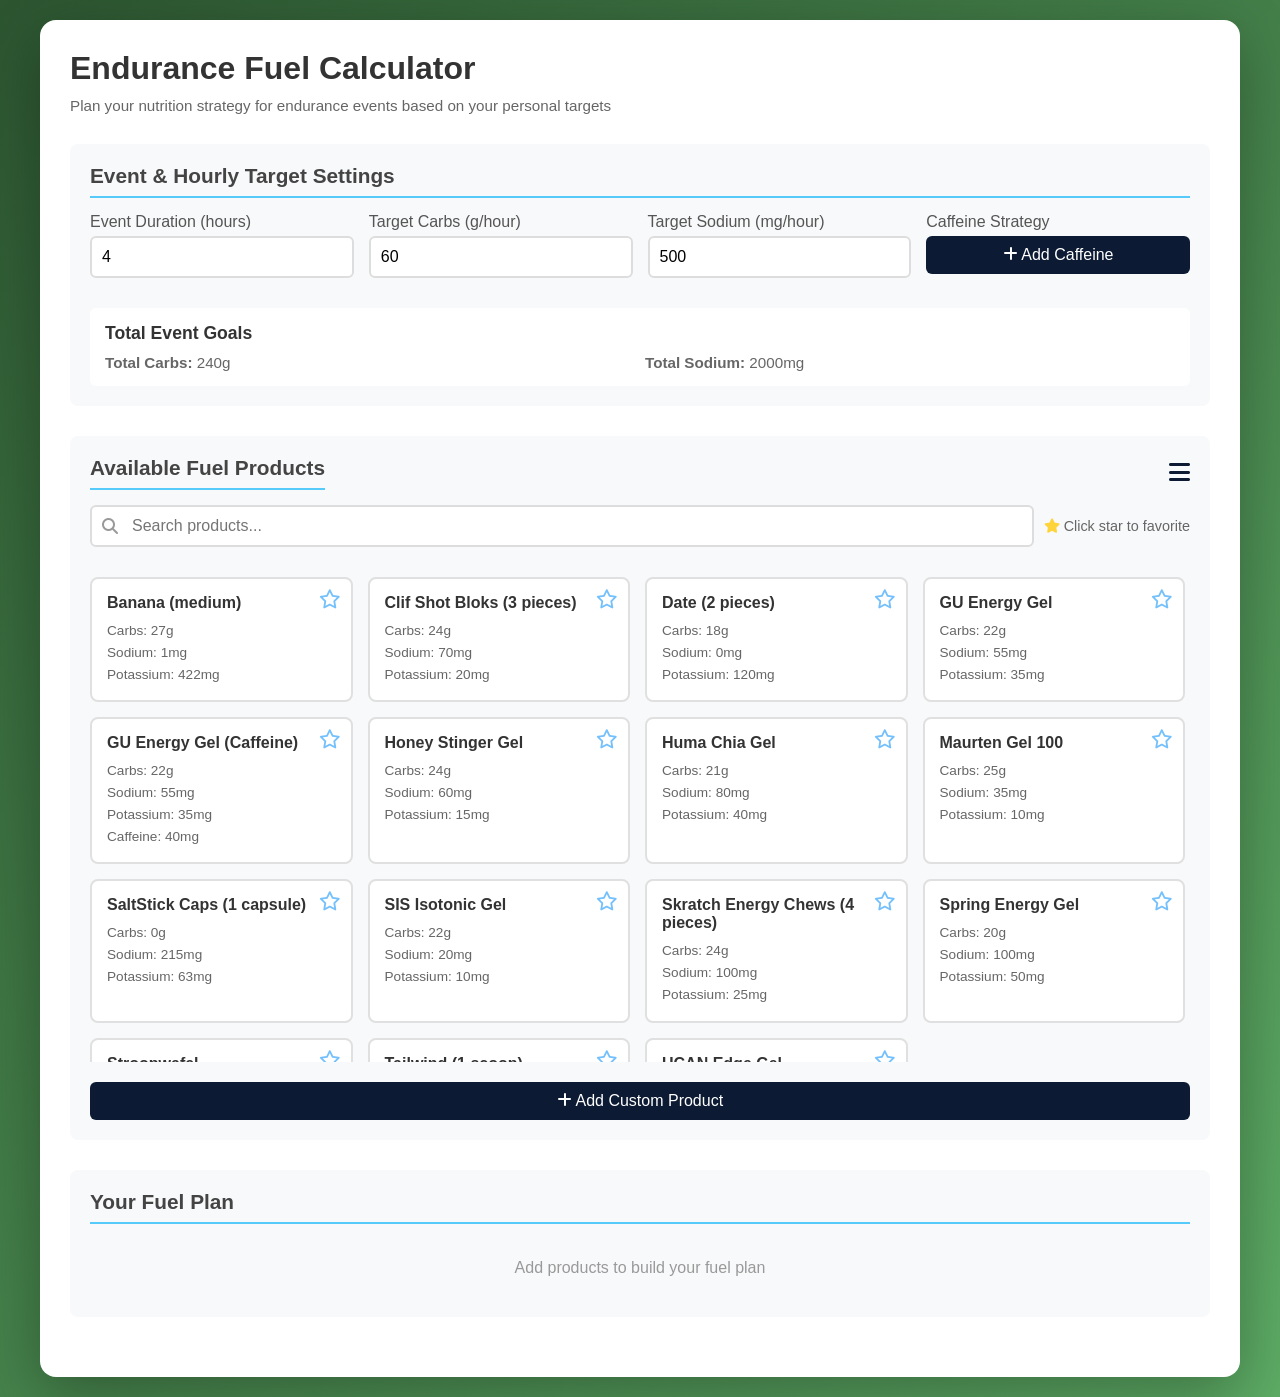
==== index.html @ 117be184 "Add files via upload" ====
<!DOCTYPE html>
<html lang="en">
<head>
    <meta charset="UTF-8">
    <meta name="viewport" content="width=device-width, initial-scale=1.0">
    <title>Running Fuel Calculator</title>
    <link rel="stylesheet" href="https://cdnjs.cloudflare.com/ajax/libs/font-awesome/6.5.1/css/all.min.css">
    <link rel="stylesheet" href="style.css">
</head>
<body>
    <div class="container">
        <h1>Endurance Fuel Calculator</h1>
        <p class="subtitle">Plan your nutrition strategy for endurance events based on your personal targets</p>

        <div class="section">
            <h2>Event & Hourly Target Settings</h2>
            <div style="display: grid; grid-template-columns: repeat(auto-fit, minmax(200px, 1fr)); gap: 15px;">
                <div class="input-group">
                    <label>Event Duration (hours)</label>
                    <input type="number" id="duration" value="4" min="0.5" step="0.5">
                </div>
                <div class="input-group">
                    <label>Target Carbs (g/hour)</label>
                    <input type="number" id="targetCarbs" value="60" min="0" step="5">
                </div>
                <div class="input-group">
                    <label>Target Sodium (mg/hour)</label>
                    <input type="number" id="targetSodium" value="500" min="0" step="50">
                </div>
                <div class="input-group">
                    <label>Caffeine Strategy</label>
                    <button onclick="toggleCaffeineStrategy()" id="caffeineToggleBtn" style="width: 100%; background: #0C1B33;">
                        <i class="fa-solid fa-plus"></i> Add Caffeine
                    </button>
                </div>
            </div>
            
            <div id="caffeineSettings" style="display: none; margin-top: 20px; padding: 20px; background: white; border-radius: 6px; border: 2px solid #28a745;">
                <div style="display: flex; justify-content: space-between; align-items: center; margin-bottom: 15px;">
                    <h3 style="margin: 0; color: #333; font-size: 1.1em;">Caffeine Strategy</h3>
                    <button onclick="toggleCaffeineStrategy()" class="btn-small btn-danger">Remove</button>
                </div>
                <div style="display: grid; grid-template-columns: repeat(auto-fit, minmax(200px, 1fr)); gap: 15px; margin-bottom: 15px;">
                    <div class="input-group">
                        <label>Caffeine Interval (hours)</label>
                        <input type="number" id="caffeineInterval" value="2" min="0.5" step="0.5" placeholder="e.g., 2">
                        <small style="color: #666;">How often you want caffeine</small>
                    </div>
                    <div class="input-group">
                        <label>Caffeine per Dose (mg)</label>
                        <input type="number" id="caffeinePerDose" value="100" min="0" step="25">
                        <small style="color: #666;">Target caffeine amount each time</small>
                    </div>
                </div>
                <div id="caffeineCalc" style="padding: 15px; background: #f8f9fa; border-radius: 6px; font-size: 0.95em; color: #666;">
                    <strong>Caffeine Plan:</strong> <span id="caffeinePlanText">2 doses of 100mg throughout your event</span>
                </div>
            </div>

            <div style="margin-top: 15px; padding: 15px; background: white; border-radius: 6px;">
                <h3 style="margin-bottom: 10px; color: #333; font-size: 1.1em;">Total Event Goals</h3>
                <div style="display: grid; grid-template-columns: repeat(auto-fit, minmax(150px, 1fr)); gap: 10px; font-size: 0.95em; color: #666;">
                    <div><strong>Total Carbs:</strong> <span id="goalCarbs">240g</span></div>
                    <div><strong>Total Sodium:</strong> <span id="goalSodium">2000mg</span></div>
                </div>
            </div>
        </div>

        <div class="section">
            <div style="display: flex; justify-content: space-between; align-items: center; margin-bottom: 15px; cursor: pointer;" onclick="toggleProductsSection()">
                <h2 style="margin: 0;">Available Fuel Products</h2>
                <span id="productsSectionToggle" style="font-size: 1.5em; color: #0C1B33;"><i class="fa-solid fa-bars"></i></span>
            </div>
            
            <div id="productsSection">
                <div style="display: flex; gap: 10px; margin-bottom: 15px; align-items: center;">
                    <div style="flex: 1; position: relative;">
                        <i class="fa-solid fa-magnifying-glass" style="position: absolute; left: 12px; top: 50%; transform: translateY(-50%); color: #999;"></i>
                        <input type="text" id="productSearch" placeholder="Search products..." style="width: 100%; padding-left: 40px;">
                    </div>
                    <div style="color: #666; font-size: 0.9em;">
                        <i class="fa-solid fa-star" style="color: #FFD43B;"></i> Click star to favorite
                    </div>
                </div>
                
                <div style="max-height: 500px; overflow-y: auto; padding-right: 5px;">
                    <div class="product-grid" id="productGrid"></div>
                </div>
                
                <div style="margin-top: 20px;">
                    <button onclick="toggleCustomProduct()" id="customProductToggleBtn" style="width: 100%; background: #0C1B33;">
                        <i class="fa-solid fa-plus"></i> Add Custom Product
                    </button>
                </div>

                <div id="customProductForm" style="display: none; margin-top: 15px; padding: 20px; background: white; border-radius: 6px; border: 2px solid #0C1B33;">
                    <div style="display: flex; justify-content: space-between; align-items: center; margin-bottom: 15px;">
                        <h3 style="margin: 0; color: #333; font-size: 1.1em;"><i class="fa-solid fa-plus"></i> Add Custom Product</h3>
                        <button onclick="toggleCustomProduct()" class="btn-small btn-danger">Cancel</button>
                    </div>
                    <div class="custom-form">
                        <input type="text" id="customName" placeholder="Product name">
                        <input type="number" id="customCarbs" placeholder="Carbs (g)" min="0">
                        <input type="number" id="customSodium" placeholder="Sodium (mg)" min="0">
                        <input type="number" id="customPotassium" placeholder="Potassium (mg)" min="0">
                        <input type="number" id="customCaffeine" placeholder="Caffeine (mg)" min="0">
                        <button onclick="addCustomProduct()" class="btn-small">Add Product</button>
                    </div>
                </div>
            </div>
        </div>

        <div class="section">
            <h2>Your Fuel Plan</h2>
            <div id="fuelPlan">
                <p style="color: #999; text-align: center; padding: 20px;">Add products to build your fuel plan</p>
            </div>
        </div>

        <div class="summary" id="summary" style="display: none;">
            <h3>Nutrition Summary</h3>
            
            <div style="margin-bottom: 20px;">
                <h4 style="margin-bottom: 10px; font-size: 1em; opacity: 0.9;">Per Hour</h4>
                <div class="summary-grid">
                    <div class="summary-item">
                        <div class="summary-label">Carbohydrates</div>
                        <div class="summary-value" id="totalCarbs">0g</div>
                        <div class="summary-target" id="carbsTarget"></div>
                    </div>
                    <div class="summary-item">
                        <div class="summary-label">Sodium</div>
                        <div class="summary-value" id="totalSodium">0mg</div>
                        <div class="summary-target" id="sodiumTarget"></div>
                    </div>
                    <div class="summary-item">
                        <div class="summary-label">Potassium</div>
                        <div class="summary-value" id="totalPotassium">0mg</div>
                        <div class="summary-target"></div>
                    </div>
                </div>
            </div>

            <div style="border-top: 1px solid rgba(255,255,255,0.3); padding-top: 15px;">
                <h4 style="margin-bottom: 10px; font-size: 1em; opacity: 0.9;">Total Event</h4>
                <div class="summary-grid">
                    <div class="summary-item">
                        <div class="summary-label">Total Carbs</div>
                        <div class="summary-value" id="totalEventCarbs">0g</div>
                        <div class="summary-target" id="eventCarbsTarget"></div>
                    </div>
                    <div class="summary-item">
                        <div class="summary-label">Total Sodium</div>
                        <div class="summary-value" id="totalEventSodium">0mg</div>
                        <div class="summary-target" id="eventSodiumTarget"></div>
                    </div>
                    <div class="summary-item">
                        <div class="summary-label">Total Potassium</div>
                        <div class="summary-value" id="totalEventPotassium">0mg</div>
                    </div>
                    <div class="summary-item" id="caffeineSection" style="display: none;">
                        <div class="summary-label">Caffeine</div>
                        <div class="summary-value" id="totalCaffeine">0mg</div>
                        <div class="summary-target" id="caffeineTarget"></div>
                    </div>
                </div>
            </div>
        </div>
    </div>

    <script src="script.js"></script>
</body>
</html>
---- style.css ----
* {
    margin: 0;
    padding: 0;
    box-sizing: border-box;
}

body {
    font-family: Roboto, Oxygen, Ubuntu, Cantarell, sans-serif;
    background: linear-gradient(135deg, #2C5530 0%, #5DAC65 100%);
    min-height: 100vh;
    padding: 20px;
}

.container {
    max-width: 1200px;
    margin: 0 auto;
    background: white;
    border-radius: 16px;
    padding: 30px;
    box-shadow: 0 20px 60px rgba(0,0,0,0.3);
}

h1 {
    color: #333;
    margin-bottom: 10px;
    font-size: 2em;
}

.subtitle {
    color: #666;
    margin-bottom: 30px;
    font-size: 0.95em;
}

.section {
    margin-bottom: 30px;
    padding: 20px;
    background: #f8f9fa;
    border-radius: 8px;
}

.section h2 {
    color: #444;
    margin-bottom: 15px;
    font-size: 1.3em;
    border-bottom: 2px solid #56CBF9;
    padding-bottom: 8px;
}

.input-group {
    margin-bottom: 15px;
}

label {
    display: block;
    margin-bottom: 5px;
    color: #555;
    font-weight: 500;
}

input[type="number"],
input[type="text"],
select {
    width: 100%;
    padding: 10px;
    border: 2px solid #ddd;
    border-radius: 6px;
    font-size: 1em;
    transition: border-color 0.3s;
}

input[type="number"]:focus,
input[type="text"]:focus,
select:focus {
    outline: none;
    border-color: #0081A7;
}

.product-grid {
    display: grid;
    grid-template-columns: repeat(auto-fill, minmax(250px, 1fr));
    gap: 15px;
    margin-top: 15px;
}

/* Custom scrollbar styling */
div[style*="overflow-y: auto"]::-webkit-scrollbar {
    width: 8px;
}

div[style*="overflow-y: auto"]::-webkit-scrollbar-track {
    background: #f1f1f1;
    border-radius: 4px;
}

div[style*="overflow-y: auto"]::-webkit-scrollbar-thumb {
    background: #888;
    border-radius: 4px;
}

div[style*="overflow-y: auto"]::-webkit-scrollbar-thumb:hover {
    background: #555;
}

.product-card {
    background: white;
    padding: 15px;
    border-radius: 8px;
    border: 2px solid #e0e0e0;
    cursor: pointer;
    transition: all 0.3s;
    position: relative;
}

.product-card:hover {
    border-color: #0081A7;
    transform: translateY(-2px);
    box-shadow: 0 4px 12px rgba(102, 126, 234, 0.2);
}

.product-card.selected {
    border-color: #0081A7;
    background: #d4edda;
}

.product-card.favorited {
    border-color: #ffc107;
}

.favorite-star {
    position: absolute;
    top: 10px;
    right: 10px;
    font-size: 1.2em;
    cursor: pointer;
    z-index: 10;
    user-select: none;
}

.favorite-star:hover {
    transform: scale(1.2);
}

.product-name {
    font-weight: 600;
    color: #333;
    margin-bottom: 8px;
}

.product-stats {
    font-size: 0.85em;
    color: #666;
    line-height: 1.6;
}

.fuel-plan {
    margin-top: 20px;
}

.fuel-item {
    background: white;
    padding: 15px;
    margin-bottom: 10px;
    border-radius: 6px;
    border-left: 4px solid #0081A7;
    display: flex;
    justify-content: space-between;
    align-items: center;
}

.fuel-item-info {
    flex: 1;
}

.fuel-item-name {
    font-weight: 600;
    color: #333;
    margin-bottom: 5px;
}

.fuel-item-stats {
    font-size: 0.85em;
    color: #666;
}

.fuel-item-controls {
    display: flex;
    gap: 10px;
    align-items: center;
}

.qty-input {
    width: 60px;
    text-align: center;
}

button {
    background: #0081A7;
    color: white;
    border: none;
    padding: 10px 20px;
    border-radius: 6px;
    cursor: pointer;
    font-size: 1em;
    transition: background 0.3s;
}

button:hover {
    background: #5568d3;
}

.btn-small {
    padding: 5px 10px;
    font-size: 0.85em;
}

.btn-danger {
    background: #EE4266;
}

.btn-danger:hover {
    background: #E01541;
}

.summary {
    background: linear-gradient(135deg, #0081A7 0%, #764ba2 100%);
    color: white;
    padding: 20px;
    border-radius: 8px;
    margin-top: 20px;
}

.summary h3 {
    margin-bottom: 15px;
    font-size: 1.2em;
}

.summary-grid {
    display: grid;
    grid-template-columns: repeat(auto-fit, minmax(200px, 1fr));
    gap: 15px;
}

.summary-item {
    background: rgba(255,255,255,0.2);
    padding: 15px;
    border-radius: 6px;
    transition: all 0.3s;
}

.summary-item.target-met {
    background: rgba(40, 167, 69, 0.3);
    border: 2px solid rgba(40, 167, 69, 0.5);
}

.summary-item.target-low {
    background: rgba(255, 193, 7, 0.3);
    border: 2px solid rgba(255, 193, 7, 0.5);
}

.summary-item.target-very-low {
    background: rgba(220, 53, 69, 0.3);
    border: 2px solid rgba(220, 53, 69, 0.5);
}

.summary-label {
    font-size: 0.85em;
    opacity: 0.9;
    margin-bottom: 5px;
}

.summary-value {
    font-size: 1.5em;
    font-weight: 600;
}

.summary-target {
    font-size: 0.8em;
    opacity: 0.8;
    margin-top: 3px;
}

.add-custom {
    margin-top: 15px;
    padding: 15px;
    background: white;
    border-radius: 6px;
    border: 2px dashed #ddd;
}

.custom-form {
    display: grid;
    grid-template-columns: repeat(auto-fit, minmax(150px, 1fr));
    gap: 10px;
    margin-top: 10px;
}

.warning {
    background: #fff3cd;
    border-left: 4px solid #ffc107;
    padding: 10px;
    margin-top: 10px;
    border-radius: 4px;
    color: #856404;
    font-size: 0.9em;
}

.success {
    background: #d4edda;
    border-left: 4px solid #28a745;
    padding: 10px;
    margin-top: 10px;
    border-radius: 4px;
    color: #155724;
    font-size: 0.9em;
}
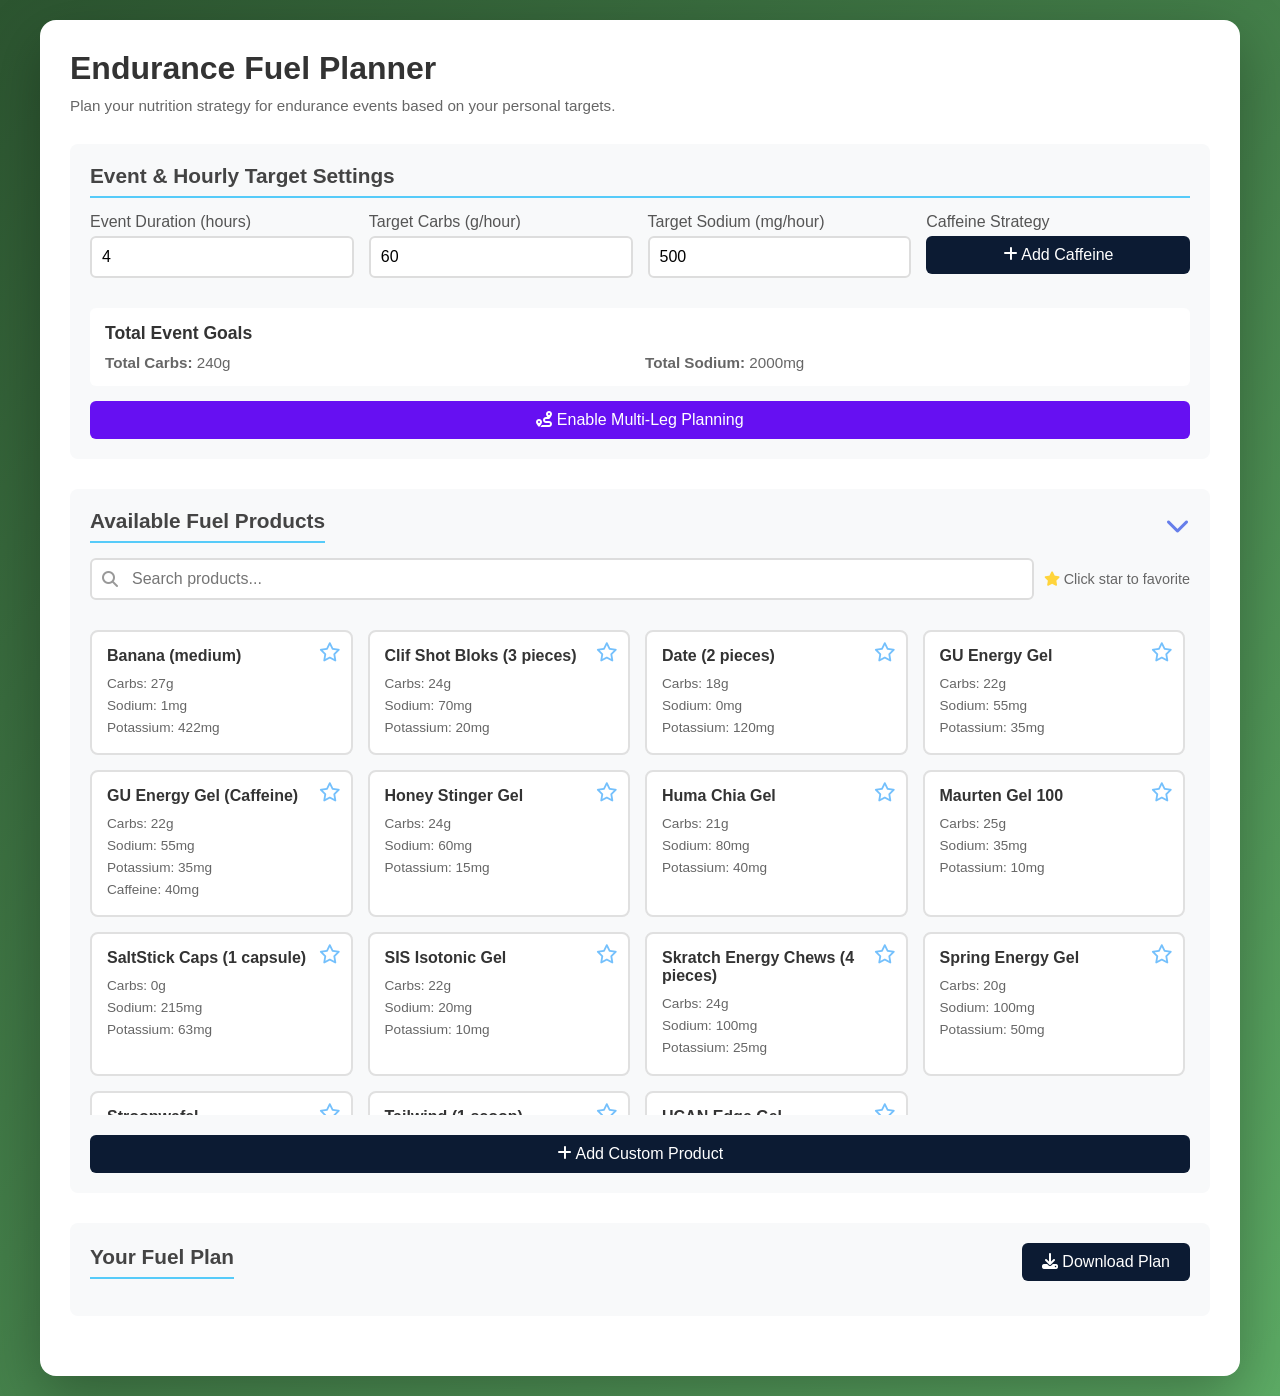
==== commit f843c6a2: "Update index.html Addition of multi leg planning" ====
--- a/index.html
+++ b/index.html
@@ -3,14 +3,14 @@
 <head>
     <meta charset="UTF-8">
     <meta name="viewport" content="width=device-width, initial-scale=1.0">
-    <title>Running Fuel Calculator</title>
+    <title>Endurance Fuel Planner</title>
     <link rel="stylesheet" href="https://cdnjs.cloudflare.com/ajax/libs/font-awesome/6.5.1/css/all.min.css">
     <link rel="stylesheet" href="style.css">
 </head>
 <body>
     <div class="container">
-        <h1>Endurance Fuel Calculator</h1>
-        <p class="subtitle">Plan your nutrition strategy for endurance events based on your personal targets</p>
+        <h1>Endurance Fuel Planner</h1>
+        <p class="subtitle">Plan your nutrition strategy for endurance events based on your personal targets.</p>
 
         <div class="section">
             <h2>Event & Hourly Target Settings</h2>
@@ -35,7 +35,7 @@
                 </div>
             </div>
             
-            <div id="caffeineSettings" style="display: none; margin-top: 20px; padding: 20px; background: white; border-radius: 6px; border: 2px solid #28a745;">
+            <div id="caffeineSettings" style="display: none; margin-top: 20px; padding: 20px; background: white; border-radius: 6px; border: 2px solid #0C1B33;">
                 <div style="display: flex; justify-content: space-between; align-items: center; margin-bottom: 15px;">
                     <h3 style="margin: 0; color: #333; font-size: 1.1em;">Caffeine Strategy</h3>
                     <button onclick="toggleCaffeineStrategy()" class="btn-small btn-danger">Remove</button>
@@ -55,7 +55,7 @@
                 <div id="caffeineCalc" style="padding: 15px; background: #f8f9fa; border-radius: 6px; font-size: 0.95em; color: #666;">
                     <strong>Caffeine Plan:</strong> <span id="caffeinePlanText">2 doses of 100mg throughout your event</span>
                 </div>
-            </div>
+            </div> 
 
             <div style="margin-top: 15px; padding: 15px; background: white; border-radius: 6px;">
                 <h3 style="margin-bottom: 10px; color: #333; font-size: 1.1em;">Total Event Goals</h3>
@@ -64,12 +64,32 @@
                     <div><strong>Total Sodium:</strong> <span id="goalSodium">2000mg</span></div>
                 </div>
             </div>
+
+            <div style="margin-top: 15px;">
+                <button onclick="toggleMultiLegPlanning()" id="multiLegToggleBtn" style="width: 100%; background: #6610f2;">
+                    <i class="fa-solid fa-route"></i> Enable Multi-Leg Planning
+                </button>
+            </div>
+
+            <div id="multiLegSettings" style="display: none; margin-top: 20px; padding: 20px; background: white; border-radius: 6px; border: 2px solid #6610f2;">
+                <div style="display: flex; justify-content: space-between; align-items: center; margin-bottom: 15px;">
+                    <h3 style="margin: 0; color: #333; font-size: 1.1em;"><i class="fa-solid fa-route"></i> Leg Configuration</h3>
+                    <button onclick="toggleMultiLegPlanning()" class="btn-small btn-danger">Disable</button>
+                </div>
+                <p style="color: #666; font-size: 0.9em; margin-bottom: 15px;">Set up your event legs here, then drag fuel between them in the fuel plan section below.</p>
+                <div id="legsConfigContainer"></div>
+                <button onclick="addLeg()" style="width: 100%; margin-top: 10px; background: #6610f2;">
+                    <i class="fa-solid fa-plus"></i> Add Leg
+                </button>
+            </div>
+
+
         </div>
 
         <div class="section">
             <div style="display: flex; justify-content: space-between; align-items: center; margin-bottom: 15px; cursor: pointer;" onclick="toggleProductsSection()">
                 <h2 style="margin: 0;">Available Fuel Products</h2>
-                <span id="productsSectionToggle" style="font-size: 1.5em; color: #0C1B33;"><i class="fa-solid fa-bars"></i></span>
+                <span id="productsSectionToggle" style="font-size: 1.5em; color: #667eea;"><i class="fa-solid fa-chevron-down"></i></span>
             </div>
             
             <div id="productsSection">
@@ -111,10 +131,13 @@
         </div>
 
         <div class="section">
-            <h2>Your Fuel Plan</h2>
-            <div id="fuelPlan">
-                <p style="color: #999; text-align: center; padding: 20px;">Add products to build your fuel plan</p>
+            <div style="display: flex; justify-content: space-between; align-items: center; margin-bottom: 15px;">
+                <h2 style="margin: 0;">Your Fuel Plan</h2>
+                <button onclick="downloadFuelPlan()" style="background: #0C1B33;">
+                    <i class="fa-solid fa-download"></i> Download Plan
+                </button>
             </div>
+            <div id="fuelPlanContainer"></div>
         </div>
 
         <div class="summary" id="summary" style="display: none;">
@@ -170,4 +193,4 @@
 
     <script src="script.js"></script>
 </body>
-</html>+</html>
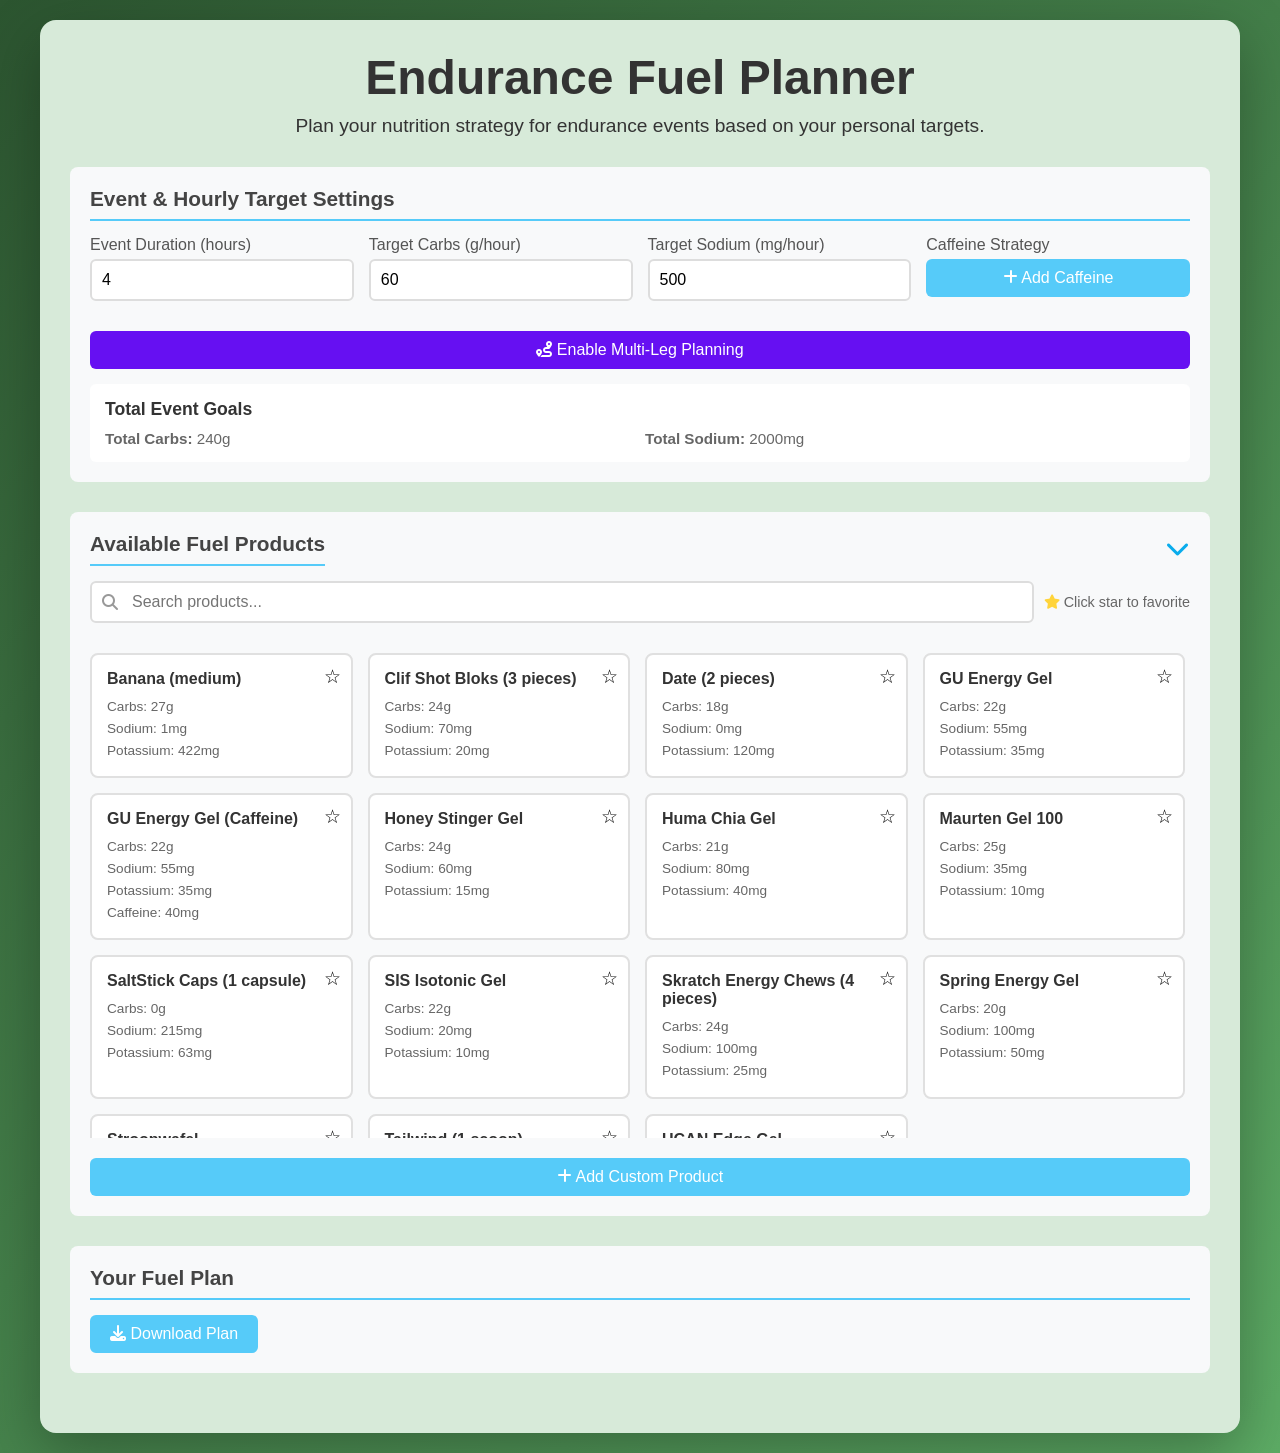
==== commit 51436232: "Update index.html" ====
--- a/index.html
+++ b/index.html
@@ -3,7 +3,7 @@
 <head>
     <meta charset="UTF-8">
     <meta name="viewport" content="width=device-width, initial-scale=1.0">
-    <title>Endurance Fuel Planner</title>
+    <title>Running Fuel Calculator</title>
     <link rel="stylesheet" href="https://cdnjs.cloudflare.com/ajax/libs/font-awesome/6.5.1/css/all.min.css">
     <link rel="stylesheet" href="style.css">
 </head>
@@ -29,7 +29,7 @@
                 </div>
                 <div class="input-group">
                     <label>Caffeine Strategy</label>
-                    <button onclick="toggleCaffeineStrategy()" id="caffeineToggleBtn" style="width: 100%; background: #0C1B33;">
+                    <button onclick="toggleCaffeineStrategy()" id="caffeineToggleBtn" class="primaryButton" style="width: 100%;">
                         <i class="fa-solid fa-plus"></i> Add Caffeine
                     </button>
                 </div>
@@ -55,14 +55,6 @@
                 <div id="caffeineCalc" style="padding: 15px; background: #f8f9fa; border-radius: 6px; font-size: 0.95em; color: #666;">
                     <strong>Caffeine Plan:</strong> <span id="caffeinePlanText">2 doses of 100mg throughout your event</span>
                 </div>
-            </div> 
-
-            <div style="margin-top: 15px; padding: 15px; background: white; border-radius: 6px;">
-                <h3 style="margin-bottom: 10px; color: #333; font-size: 1.1em;">Total Event Goals</h3>
-                <div style="display: grid; grid-template-columns: repeat(auto-fit, minmax(150px, 1fr)); gap: 10px; font-size: 0.95em; color: #666;">
-                    <div><strong>Total Carbs:</strong> <span id="goalCarbs">240g</span></div>
-                    <div><strong>Total Sodium:</strong> <span id="goalSodium">2000mg</span></div>
-                </div>
             </div>
 
             <div style="margin-top: 15px;">
@@ -83,13 +75,19 @@
                 </button>
             </div>
 
-
+            <div style="margin-top: 15px; padding: 15px; background: white; border-radius: 6px;">
+                <h3 style="margin-bottom: 10px; color: #333; font-size: 1.1em;">Total Event Goals</h3>
+                <div style="display: grid; grid-template-columns: repeat(auto-fit, minmax(150px, 1fr)); gap: 10px; font-size: 0.95em; color: #666;">
+                    <div><strong>Total Carbs:</strong> <span id="goalCarbs">240g</span></div>
+                    <div><strong>Total Sodium:</strong> <span id="goalSodium">2000mg</span></div>
+                </div>
+            </div>
         </div>
 
         <div class="section">
             <div style="display: flex; justify-content: space-between; align-items: center; margin-bottom: 15px; cursor: pointer;" onclick="toggleProductsSection()">
                 <h2 style="margin: 0;">Available Fuel Products</h2>
-                <span id="productsSectionToggle" style="font-size: 1.5em; color: #667eea;"><i class="fa-solid fa-chevron-down"></i></span>
+                <span id="productsSectionToggle" style="font-size: 1.5em; color: #09ACEC;"><i class="fa-solid fa-chevron-down"></i></span>
             </div>
             
             <div id="productsSection">
@@ -108,14 +106,14 @@
                 </div>
                 
                 <div style="margin-top: 20px;">
-                    <button onclick="toggleCustomProduct()" id="customProductToggleBtn" style="width: 100%; background: #0C1B33;">
+                    <button onclick="toggleCustomProduct()" id="customProductToggleBtn" class="primaryButton" style="width: 100%;">
                         <i class="fa-solid fa-plus"></i> Add Custom Product
                     </button>
                 </div>
 
                 <div id="customProductForm" style="display: none; margin-top: 15px; padding: 20px; background: white; border-radius: 6px; border: 2px solid #0C1B33;">
                     <div style="display: flex; justify-content: space-between; align-items: center; margin-bottom: 15px;">
-                        <h3 style="margin: 0; color: #333; font-size: 1.1em;"><i class="fa-solid fa-plus"></i> Add Custom Product</h3>
+                        <h3 style="margin: 0; color: #333; font-size: 1.1em;"><i class="fa-solid fa-plus"></i>w Add Custom Product</h3>
                         <button onclick="toggleCustomProduct()" class="btn-small btn-danger">Cancel</button>
                     </div>
                     <div class="custom-form">
@@ -131,9 +129,9 @@
         </div>
 
         <div class="section">
-            <div style="display: flex; justify-content: space-between; align-items: center; margin-bottom: 15px;">
-                <h2 style="margin: 0;">Your Fuel Plan</h2>
-                <button onclick="downloadFuelPlan()" style="background: #0C1B33;">
+            <div class="section-header">
+                <h2>Your Fuel Plan</h2>
+                <button onclick="downloadFuelPlan()" class="primaryButton">
                     <i class="fa-solid fa-download"></i> Download Plan
                 </button>
             </div>
--- a/style.css
+++ b/style.css
@@ -5,16 +5,15 @@
 }
 
 body {
-    font-family: Roboto, Oxygen, Ubuntu, Cantarell, sans-serif;
+    font-family: -apple-system, BlinkMacSystemFont, 'Segoe UI', Roboto, Oxygen, Ubuntu, Cantarell, sans-serif;
     background: linear-gradient(135deg, #2C5530 0%, #5DAC65 100%);
-    min-height: 100vh;
     padding: 20px;
 }
 
 .container {
     max-width: 1200px;
     margin: 0 auto;
-    background: white;
+    background: #D7EAD9;
     border-radius: 16px;
     padding: 30px;
     box-shadow: 0 20px 60px rgba(0,0,0,0.3);
@@ -23,13 +22,15 @@
 h1 {
     color: #333;
     margin-bottom: 10px;
-    font-size: 2em;
+    font-size: 3em;
+    text-align: center;
 }
 
 .subtitle {
-    color: #666;
+    color: #333;
     margin-bottom: 30px;
-    font-size: 0.95em;
+    font-size: 1.2em;
+    text-align: center;
 }
 
 .section {
@@ -73,7 +74,7 @@
 input[type="text"]:focus,
 select:focus {
     outline: none;
-    border-color: #0081A7;
+    border-color: #56CBF9;
 }
 
 .product-grid {
@@ -113,18 +114,19 @@
 }
 
 .product-card:hover {
-    border-color: #0081A7;
+    border-color: #56CBF9;
     transform: translateY(-2px);
     box-shadow: 0 4px 12px rgba(102, 126, 234, 0.2);
 }
 
 .product-card.selected {
-    border-color: #0081A7;
+    border-color: #56CBF9;
     background: #d4edda;
 }
 
 .product-card.favorited {
     border-color: #ffc107;
+    background: #fff9e6;
 }
 
 .favorite-star {
@@ -162,7 +164,7 @@
     padding: 15px;
     margin-bottom: 10px;
     border-radius: 6px;
-    border-left: 4px solid #0081A7;
+    border-left: 4px solid #56CBF9;
     display: flex;
     justify-content: space-between;
     align-items: center;
@@ -195,7 +197,7 @@
 }
 
 button {
-    background: #0081A7;
+    background: #56CBF9;
     color: white;
     border: none;
     padding: 10px 20px;
@@ -223,7 +225,7 @@
 }
 
 .summary {
-    background: linear-gradient(135deg, #0081A7 0%, #764ba2 100%);
+    background: linear-gradient(135deg, #01295F 0%, #2F3061 100%);
     color: white;
     padding: 20px;
     border-radius: 8px;
@@ -313,4 +315,196 @@
     border-radius: 4px;
     color: #155724;
     font-size: 0.9em;
-}+}
+
+.leg-card {
+    background: white;
+    padding: 20px;
+    margin-bottom: 15px;
+    border-radius: 8px;
+    border: 2px solid #6610f2;
+}
+
+.leg-header {
+    display: flex;
+    justify-content: space-between;
+    align-items: center;
+    margin-bottom: 15px;
+    padding-bottom: 10px;
+    border-bottom: 2px solid #e0e0e0;
+}
+
+.leg-name {
+    font-weight: 600;
+    color: #333;
+    font-size: 1.1em;
+}
+
+.leg-controls {
+    display: flex;
+    gap: 10px;
+}
+
+.leg-inputs {
+    display: grid;
+    grid-template-columns: repeat(auto-fit, minmax(200px, 1fr));
+    gap: 15px;
+    margin-bottom: 15px;
+}
+
+.leg-fuel-plan {
+    margin-top: 15px;
+    padding-top: 15px;
+    border-top: 1px solid #e0e0e0;
+}
+
+.leg-summary {
+    background: #f8f9fa;
+    padding: 15px;
+    border-radius: 6px;
+    margin-top: 15px;
+    font-size: 0.9em;
+    color: #666;
+}
+
+.active-leg {
+    border: 2px solid #56CBF9;
+    box-shadow: 0 4px 12px rgba(102, 126, 234, 0.2);
+}
+
+.leg-tabs {
+    display: flex;
+    gap: 10px;
+    margin-bottom: 20px;
+    flex-wrap: wrap;
+}
+
+.leg-tab {
+    padding: 10px 20px;
+    background: white;
+    border: 2px solid #e0e0e0;
+    border-radius: 6px;
+    cursor: pointer;
+    transition: all 0.3s;
+    font-weight: 500;
+}
+
+.leg-tab:hover {
+    border-color: #56CBF9;
+}
+
+.leg-tab.active {
+    background: #56CBF9;
+    color: white;
+    border-color: #56CBF9;
+}
+
+.fuel-item[draggable="true"] {
+    cursor: move;
+}
+
+.fuel-item[draggable="true"]:hover {
+    background: #f8f9fa;
+}
+
+.leg-card.drag-over {
+    border-color: #28a745;
+    background: #f0fff4;
+    box-shadow: 0 0 20px rgba(40, 167, 69, 0.3);
+    transform: scale(1.02);
+}
+
+.leg-fuel-card {
+    background: white;
+    padding: 20px;
+    margin-bottom: 20px;
+    border-radius: 8px;
+    border: 2px solid #e0e0e0;
+    transition: all 0.3s;
+}
+
+.leg-fuel-card:hover {
+    border-color: #56CBF9;
+    box-shadow: 0 2px 8px rgba(102, 126, 234, 0.15);
+}
+
+.leg-fuel-card.active-leg-fuel {
+    border-color: #56CBF9;
+    background: #f8f9ff;
+    box-shadow: 0 4px 12px rgba(102, 126, 234, 0.2);
+}
+
+.leg-fuel-card.drag-over {
+    border-color: #28a745;
+    background: #f0fff4;
+    box-shadow: 0 0 20px rgba(40, 167, 69, 0.3);
+    transform: scale(1.01);
+}
+
+.leg-fuel-header {
+    display: flex;
+    justify-content: space-between;
+    align-items: center;
+    margin-bottom: 15px;
+    padding-bottom: 12px;
+    border-bottom: 2px solid #e0e0e0;
+}
+
+.leg-fuel-stats {
+    display: flex;
+    gap: 20px;
+    flex-wrap: wrap;
+    padding: 10px 0;
+    font-size: 0.9em;
+    color: #666;
+    border-bottom: 1px solid #f0f0f0;
+    margin-bottom: 15px;
+}
+
+.leg-fuel-items {
+    min-height: 80px;
+}
+
+.fuel-item-compact {
+    background: #f8f9fa;
+    padding: 12px 15px;
+    margin-bottom: 8px;
+    border-radius: 6px;
+    border: 1px solid #e0e0e0;
+    display: flex;
+    justify-content: space-between;
+    align-items: center;
+    transition: all 0.2s;
+    cursor: move;
+}
+
+.fuel-item-compact:hover {
+    background: #e9ecef;
+    border-color: #56CBF9;
+}
+
+.leg-nutrition-bar {
+    background: linear-gradient(135deg,  #01295F 0%, #2F3061 100%);
+    color: white;
+    padding: 12px;
+    border-radius: 6px;
+    margin-bottom: 15px;
+}
+
+.leg-nutrition-item.target-met {
+    background: rgba(40, 167, 69, 0.4);
+    border-radius: 4px;
+    padding: 4px;
+}
+
+.leg-nutrition-item.target-low {
+    background: rgba(255, 193, 7, 0.4);
+    border-radius: 4px;
+    padding: 4px;
+}
+
+.leg-nutrition-item.target-very-low {
+    background: rgba(220, 53, 69, 0.4);
+    border-radius: 4px;
+    padding: 4px;
+}
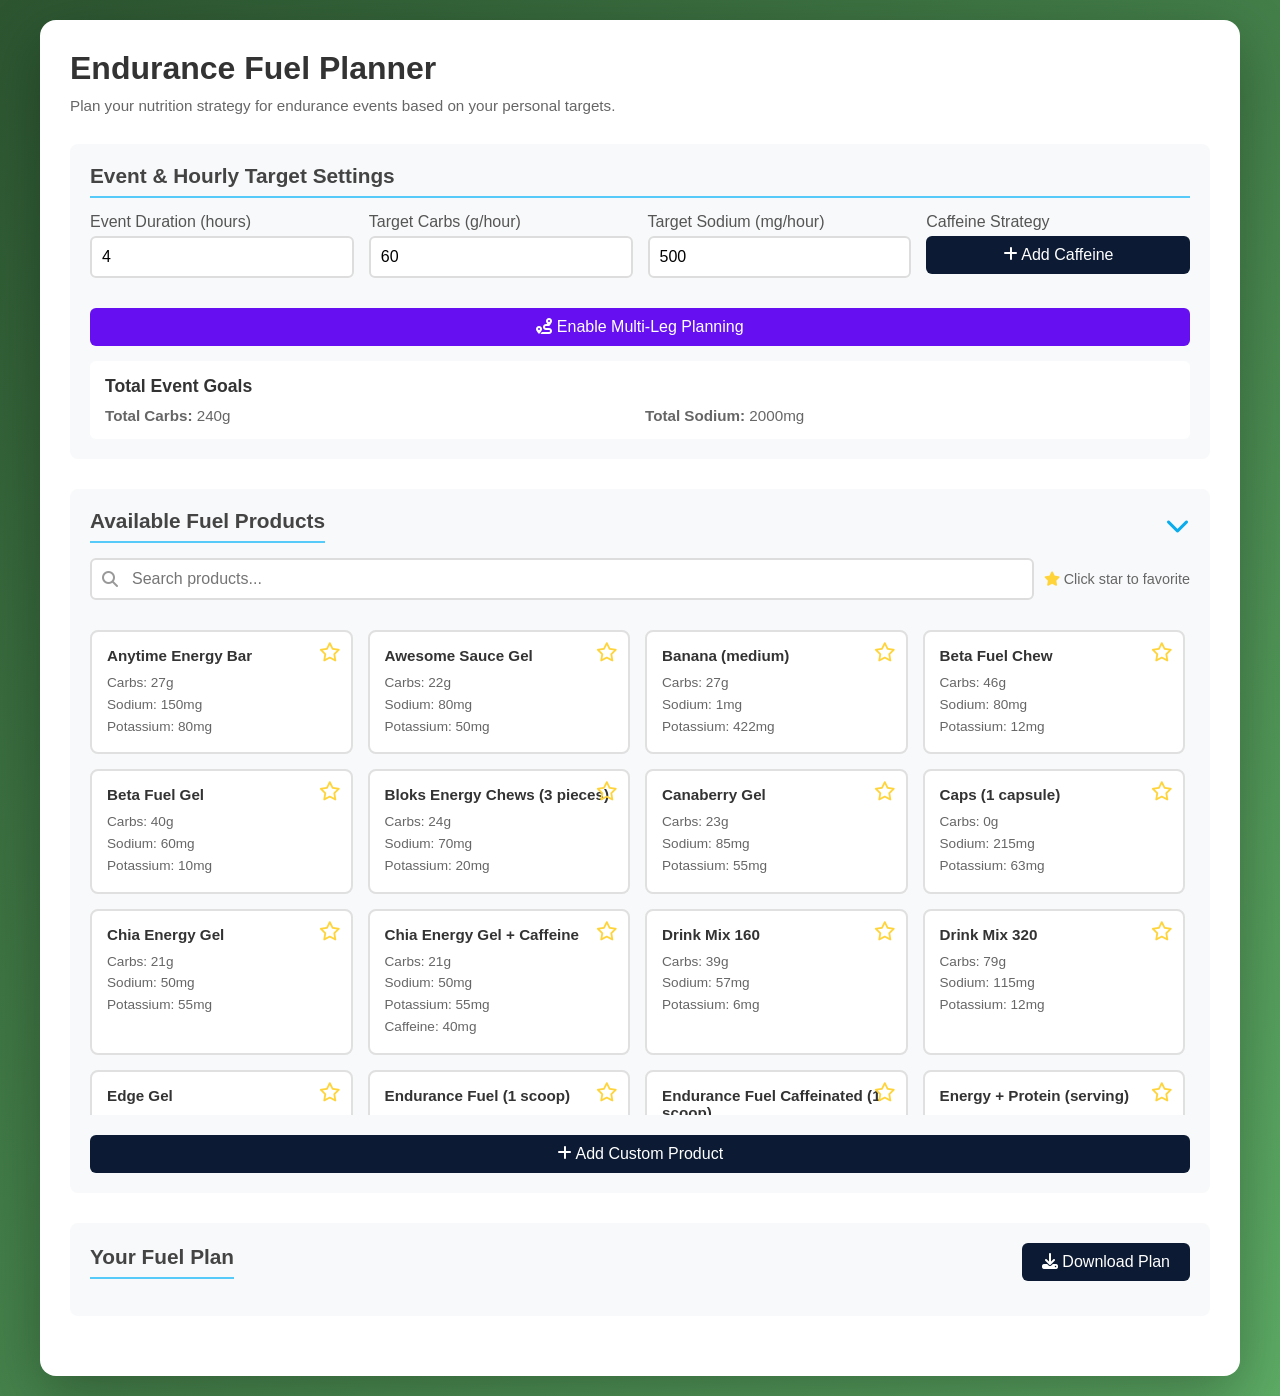
==== commit c42e38cd: "Update index.html" ====
--- a/index.html
+++ b/index.html
@@ -113,7 +113,7 @@
 
                 <div id="customProductForm" style="display: none; margin-top: 15px; padding: 20px; background: white; border-radius: 6px; border: 2px solid #0C1B33;">
                     <div style="display: flex; justify-content: space-between; align-items: center; margin-bottom: 15px;">
-                        <h3 style="margin: 0; color: #333; font-size: 1.1em;"><i class="fa-solid fa-plus"></i>w Add Custom Product</h3>
+                        <h3 style="margin: 0; color: #333; font-size: 1.1em;"><i class="fa-solid fa-plus"></i> Add Custom Product</h3>
                         <button onclick="toggleCustomProduct()" class="btn-small btn-danger">Cancel</button>
                     </div>
                     <div class="custom-form">
--- a/style.css
+++ b/style.css
@@ -7,13 +7,14 @@
 body {
     font-family: -apple-system, BlinkMacSystemFont, 'Segoe UI', Roboto, Oxygen, Ubuntu, Cantarell, sans-serif;
     background: linear-gradient(135deg, #2C5530 0%, #5DAC65 100%);
+    min-height: 100vh;
     padding: 20px;
 }
 
 .container {
     max-width: 1200px;
     margin: 0 auto;
-    background: #D7EAD9;
+    background: white;
     border-radius: 16px;
     padding: 30px;
     box-shadow: 0 20px 60px rgba(0,0,0,0.3);
@@ -22,15 +23,13 @@
 h1 {
     color: #333;
     margin-bottom: 10px;
-    font-size: 3em;
-    text-align: center;
+    font-size: 2em;
 }
 
 .subtitle {
-    color: #333;
+    color: #666;
     margin-bottom: 30px;
-    font-size: 1.2em;
-    text-align: center;
+    font-size: 0.95em;
 }
 
 .section {
@@ -126,7 +125,6 @@
 
 .product-card.favorited {
     border-color: #ffc107;
-    background: #fff9e6;
 }
 
 .favorite-star {
@@ -197,7 +195,7 @@
 }
 
 button {
-    background: #56CBF9;
+    background: #089DD9;
     color: white;
     border: none;
     padding: 10px 20px;
@@ -208,7 +206,22 @@
 }
 
 button:hover {
-    background: #5568d3;
+    background: #13B6F6;
+}
+
+.primaryButton {
+    background: #0C1B33;
+    color: white;
+    border: none;
+    padding: 10px 20px;
+    border-radius: 6px;
+    cursor: pointer;
+    font-size: 1em;
+    transition: background 0.3s;
+}
+
+.primaryButton:hover {
+    background: #132C53;
 }
 
 .btn-small {
@@ -263,6 +276,11 @@
 .summary-item.target-very-low {
     background: rgba(220, 53, 69, 0.3);
     border: 2px solid rgba(220, 53, 69, 0.5);
+}
+
+.summary-item.target-exceeded {
+    background: rgba(255, 107, 107, 0.3);
+    border: 2px solid rgba(255, 107, 107, 0.5);
 }
 
 .summary-label {
@@ -484,7 +502,7 @@
 }
 
 .leg-nutrition-bar {
-    background: linear-gradient(135deg,  #01295F 0%, #2F3061 100%);
+    background: linear-gradient(135deg, #667eea 0%, #764ba2 100%);
     color: white;
     padding: 12px;
     border-radius: 6px;
@@ -508,3 +526,449 @@
     border-radius: 4px;
     padding: 4px;
 }
+
+.leg-nutrition-item.target-exceeded {
+    background: rgba(255, 107, 107, 0.4);
+    border-radius: 4px;
+    padding: 4px;
+}
+
+/* Leg Configuration Styles */
+.leg-config-card {
+    background: white;
+    padding: 15px;
+    margin-bottom: 10px;
+    border-radius: 6px;
+    border: 2px solid #e0e0e0;
+}
+
+.leg-config-layout {
+    display: flex;
+    justify-content: space-between;
+    align-items: center;
+    gap: 15px;
+    flex-wrap: wrap;
+}
+
+.leg-config-name {
+    flex: 1;
+    min-width: 150px;
+}
+
+.leg-config-input {
+    width: 100%;
+    border: 1px solid #ddd;
+    padding: 8px;
+    border-radius: 4px;
+}
+
+.leg-config-name input {
+    font-weight: 500;
+}
+
+.leg-config-field {
+    width: 120px;
+}
+
+.leg-config-label {
+    font-size: 0.85em;
+    color: #666;
+    margin-bottom: 3px;
+    display: block;
+}
+
+.leg-config-controls {
+    display: flex;
+    gap: 8px;
+}
+
+/* Leg Fuel Card Styles */
+.leg-fuel-header {
+    display: flex;
+    justify-content: space-between;
+    align-items: center;
+    margin-bottom: 15px;
+    padding-bottom: 12px;
+    border-bottom: 2px solid #e0e0e0;
+}
+
+.leg-fuel-title {
+    display: flex;
+    align-items: center;
+    gap: 10px;
+}
+
+.leg-name {
+    font-weight: 600;
+    font-size: 1.1em;
+    color: #333;
+}
+
+.leg-meta {
+    color: #666;
+    font-size: 0.9em;
+}
+
+.leg-active-badge {
+    color: #56CBF9;
+    font-size: 0.9em;
+}
+
+.leg-controls {
+    display: flex;
+    gap: 8px;
+    flex-wrap: wrap;
+}
+
+/* Nutrition Bar Styles */
+.leg-nutrition-bar {
+    display: grid;
+    grid-template-columns: repeat(auto-fit, minmax(100px, 1fr));
+    gap: 10px;
+    padding: 12px;
+    background: linear-gradient(135deg, #01295F 0%, #2F3061 100%);
+    border-radius: 6px;
+    margin-bottom: 15px;
+}
+
+.nutrition-metric {
+    text-align: center;
+    color: white;
+}
+
+.nutrition-label {
+    font-size: 0.75em;
+    opacity: 0.9;
+}
+
+.nutrition-value {
+    font-size: 1.2em;
+    font-weight: 600;
+}
+
+.nutrition-target {
+    font-size: 0.7em;
+    opacity: 0.8;
+}
+
+/* Modal Styles */
+.modal-overlay {
+    position: fixed;
+    top: 0;
+    left: 0;
+    right: 0;
+    bottom: 0;
+    background: rgba(0, 0, 0, 0.5);
+    display: flex;
+    align-items: center;
+    justify-content: center;
+    z-index: 1000;
+}
+
+.modal-content {
+    background: white;
+    padding: 30px;
+    border-radius: 12px;
+    max-width: 500px;
+    width: 90%;
+}
+
+.modal-title {
+    margin-bottom: 15px;
+    color: #333;
+}
+
+.modal-description {
+    color: #666;
+    margin-bottom: 20px;
+}
+
+.modal-options {
+    margin-bottom: 20px;
+}
+
+.modal-checkbox-label {
+    display: block;
+    padding: 10px;
+    margin-bottom: 8px;
+    background: #f8f9fa;
+    border-radius: 6px;
+    cursor: pointer;
+}
+
+.modal-checkbox-label input {
+    margin-right: 10px;
+}
+
+.modal-option {
+    display: flex;
+    align-items: center;
+    cursor: pointer;
+    margin-bottom: 15px;
+}
+
+.modal-option input {
+    margin-right: 10px;
+}
+
+.modal-option-text {
+    color: #666;
+    font-size: 0.9em;
+}
+
+.modal-actions {
+    display: flex;
+    gap: 10px;
+    justify-content: flex-end;
+}
+
+.btn-cancel {
+    background: #6c757d;
+}
+
+.btn-confirm {
+    background: #56CBF9;
+}
+
+/* Fuel Item Styles */
+.fuel-item-info {
+    flex: 1;
+}
+
+.fuel-item-name {
+    font-weight: 500;
+    margin-bottom: 5px;
+}
+
+.fuel-item-stats {
+    font-size: 0.9em;
+    color: #666;
+}
+
+.fuel-item-controls {
+    display: flex;
+    gap: 10px;
+    align-items: center;
+}
+
+/* Fuel Item Compact (for legs) */
+.fuel-item-compact-layout {
+    display: flex;
+    align-items: center;
+    gap: 10px;
+    flex: 1;
+}
+
+.fuel-item-compact-info {
+    flex: 1;
+}
+
+.fuel-item-compact-name {
+    font-weight: 500;
+    color: #333;
+}
+
+.fuel-item-compact-stats {
+    font-size: 0.85em;
+    color: #666;
+}
+
+.fuel-item-compact-controls {
+    display: flex;
+    gap: 8px;
+    align-items: center;
+}
+
+.grip-handle {
+    color: #999;
+}
+
+/* Product Card Styles */
+.product-header {
+    display: flex;
+    justify-content: space-between;
+    align-items: flex-start;
+    margin-bottom: 8px;
+}
+
+.product-title {
+    display: flex;
+    flex-direction: column;
+    gap: 2px;
+    flex: 1;
+}
+
+.product-brand {
+    font-size: 0.75em;
+    color: #56CBF9;
+    font-weight: 600;
+    text-transform: uppercase;
+    letter-spacing: 0.5px;
+}
+
+.product-name {
+    font-weight: 600;
+    color: #333;
+    font-size: 0.95em;
+}
+
+.favorite-btn {
+    background: none;
+    border: none;
+    cursor: pointer;
+    font-size: 1.2em;
+    padding: 0;
+    color: #ffc107;
+}
+
+.favorite-btn.unfavorited {
+    color: #ddd;
+}
+
+.product-nutrition {
+    display: flex;
+    flex-wrap: wrap;
+    gap: 10px;
+    font-size: 0.85em;
+    color: #666;
+    margin-bottom: 10px;
+}
+
+.nutrition-item {
+    display: flex;
+    align-items: center;
+    gap: 4px;
+}
+
+/* Empty State */
+.empty-state {
+    color: #999;
+    text-align: center;
+    padding: 20px;
+}
+
+.empty-state-sm {
+    font-size: 0.9em;
+}
+
+/* Header with Action */
+.section-header {
+    display: flex;
+    justify-content: space-between;
+    align-items: center;
+    margin-bottom: 15px;
+    gap: 15px;
+}
+
+.section-header h2 {
+    margin: 0;
+}
+
+/* Responsive adjustments */
+@media (max-width: 768px) {
+    .section-header {
+        flex-direction: column;
+        align-items: flex-start;
+        gap: 12px;
+    }
+    
+    .section-header button {
+        width: 100%;
+    }
+    
+    .leg-config-layout {
+        flex-direction: column;
+        align-items: stretch;
+    }
+    
+    .leg-config-field {
+        width: 100%;
+    }
+    
+    .leg-nutrition-bar {
+        grid-template-columns: repeat(2, 1fr);
+    }
+    
+    .leg-fuel-header {
+        flex-direction: column;
+        align-items: flex-start;
+        gap: 10px;
+    }
+    
+    .leg-controls {
+        width: 100%;
+    }
+    
+    .fuel-item {
+        flex-direction: column;
+        align-items: stretch;
+    }
+    
+    .fuel-item-controls {
+        margin-top: 10px;
+        justify-content: flex-start;
+    }
+    
+    .fuel-item-compact {
+        flex-direction: column;
+        align-items: stretch;
+    }
+    
+    .fuel-item-compact-layout {
+        margin-bottom: 10px;
+    }
+    
+    .fuel-item-compact-controls {
+        width: 100%;
+        justify-content: flex-start;
+    }
+    
+    .fuel-item-compact-controls .qty-input {
+        flex: 0 0 60px;
+    }
+    
+    .fuel-item-compact-controls .btn-small {
+        flex: 1;
+    }
+}
+
+@media (max-width: 480px) {
+    .leg-nutrition-bar {
+        grid-template-columns: 1fr;
+    }
+    
+    .product-nutrition {
+        flex-direction: column;
+        gap: 5px;
+    }
+    
+    .fuel-item-controls {
+        flex-direction: row;
+        gap: 8px;
+    }
+    
+    .fuel-item-controls .qty-input {
+        flex: 1;
+        min-width: 60px;
+    }
+    
+    .fuel-item-controls .btn-small {
+        flex: 0 0 auto;
+        min-width: 80px;
+    }
+    
+    .fuel-item-compact-controls {
+        justify-content: space-between;
+    }
+    
+    .fuel-item-compact-controls .qty-input {
+        flex: 1;
+        min-width: 60px;
+        max-width: 80px;
+    }
+    
+    .fuel-item-compact-controls .btn-small {
+        flex: 0 0 auto;
+        min-width: 80px;
+    }
+}
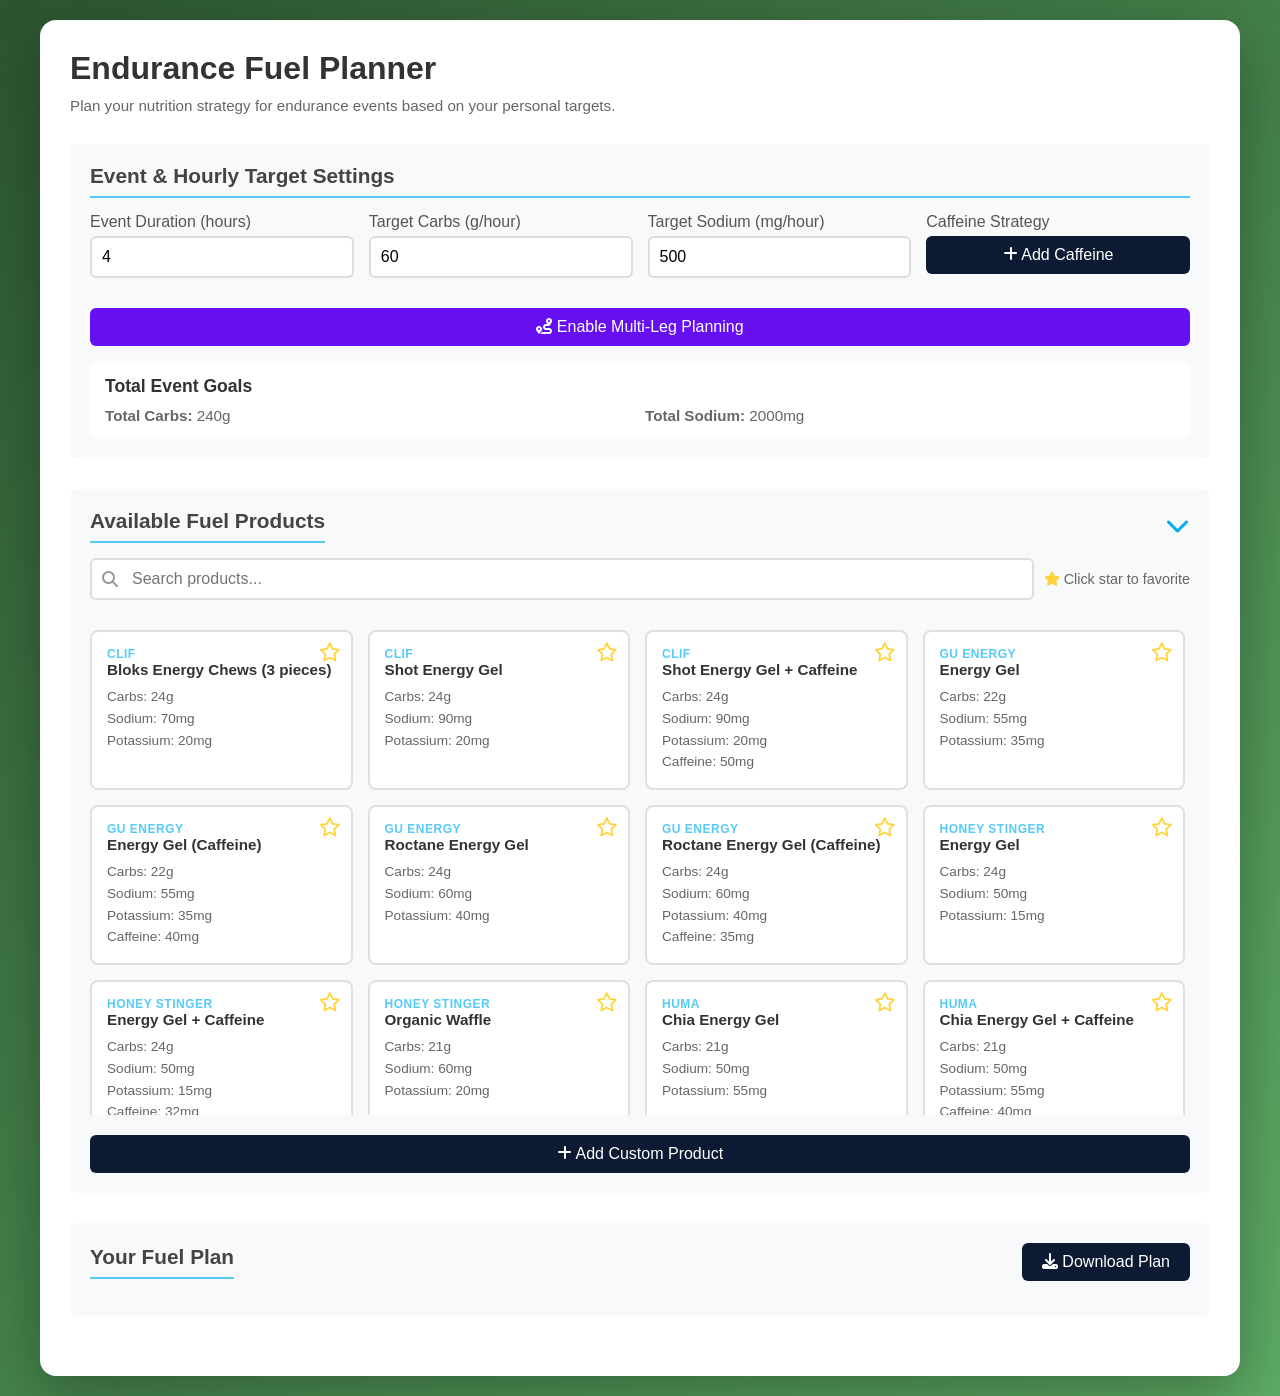
==== commit d1fed533: "Update index.html" ====
--- a/index.html
+++ b/index.html
@@ -3,7 +3,7 @@
 <head>
     <meta charset="UTF-8">
     <meta name="viewport" content="width=device-width, initial-scale=1.0">
-    <title>Running Fuel Calculator</title>
+    <title>Endurance Fuel Planner</title>
     <link rel="stylesheet" href="https://cdnjs.cloudflare.com/ajax/libs/font-awesome/6.5.1/css/all.min.css">
     <link rel="stylesheet" href="style.css">
 </head>
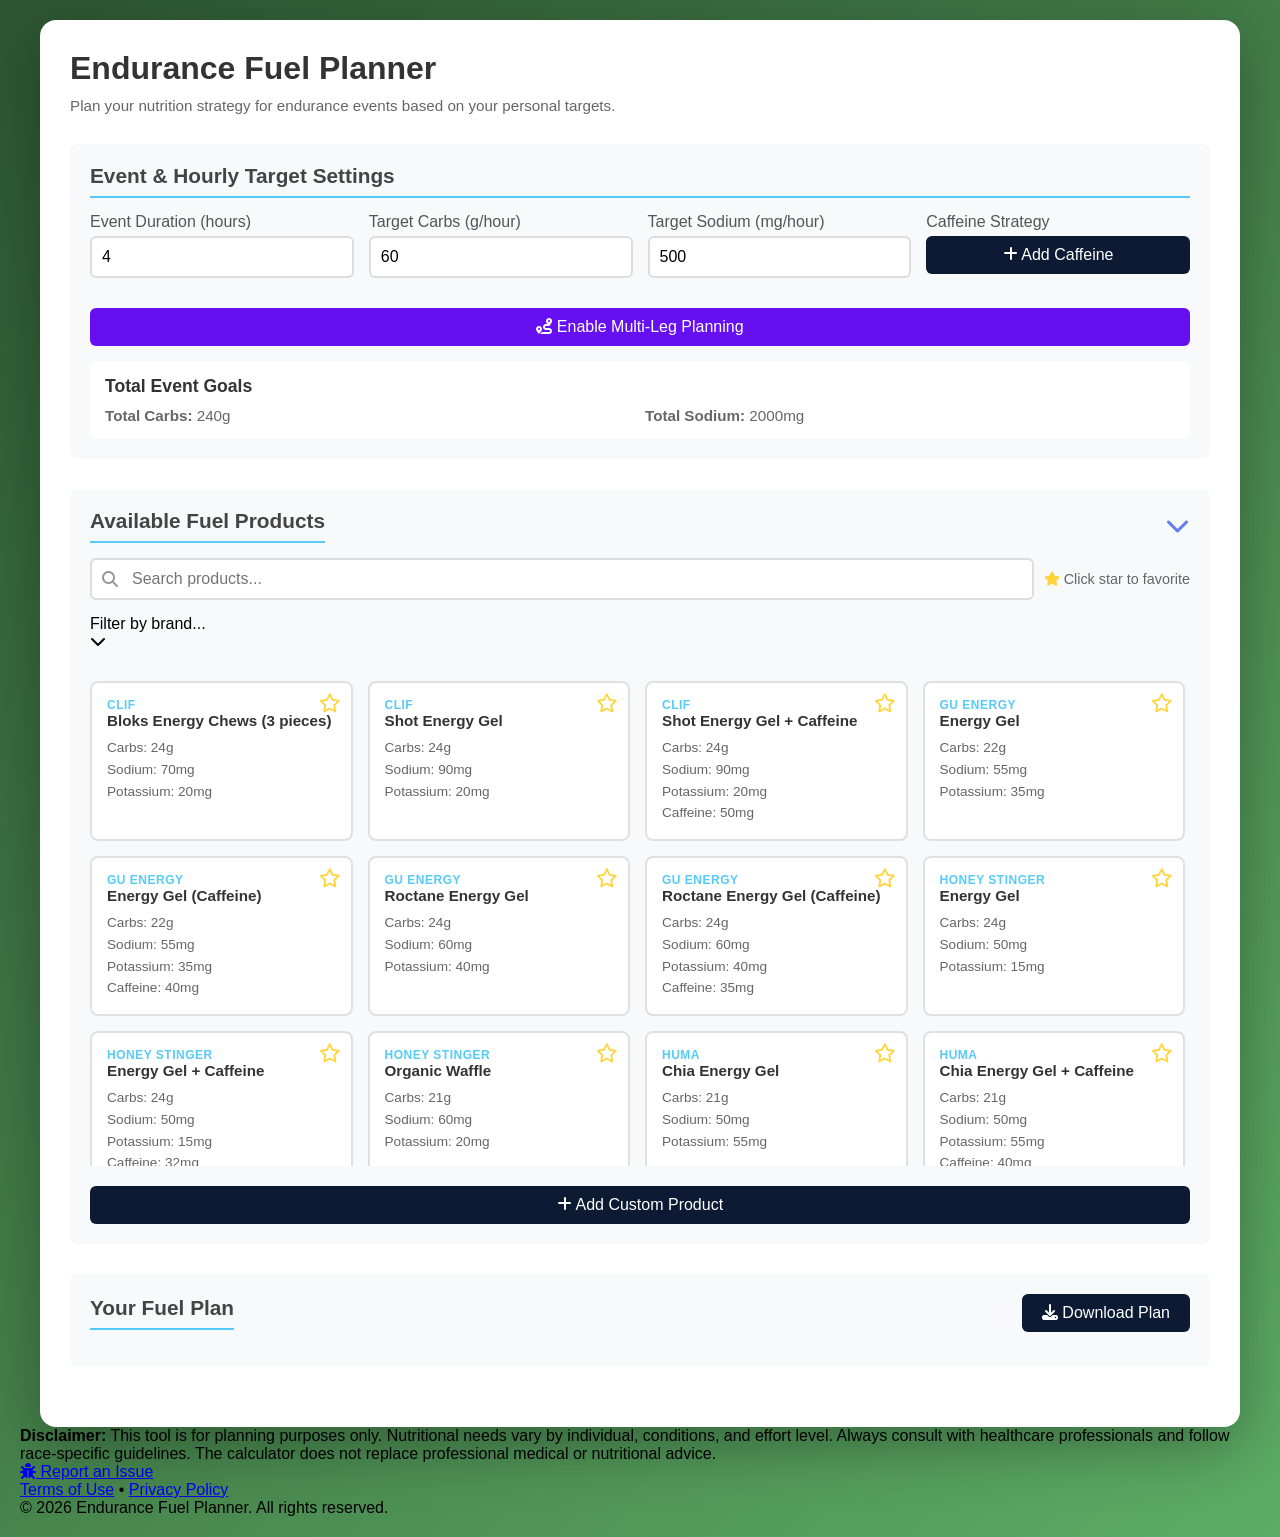
==== commit ea1ade1c: "Update index.html Updated to add race templates" ====
--- a/index.html
+++ b/index.html
@@ -65,14 +65,24 @@
 
             <div id="multiLegSettings" style="display: none; margin-top: 20px; padding: 20px; background: white; border-radius: 6px; border: 2px solid #6610f2;">
                 <div style="display: flex; justify-content: space-between; align-items: center; margin-bottom: 15px;">
-                    <h3 style="margin: 0; color: #333; font-size: 1.1em;"><i class="fa-solid fa-route"></i> Leg Configuration</h3>
+                    <div style="display: flex; align-items: center; gap: 8px;">
+                        <h3 style="margin: 0; color: #333; font-size: 1.1em;"><i class="fa-solid fa-route"></i> Leg Configuration</h3>
+                        <span class="help-icon" title="Split times are calculated based on average pace and do not account for elevation or terrain variation. You may need to adjust individual leg times based on your race strategy and course profile.">
+                            <i class="fa-solid fa-circle-info"></i>
+                        </span>
+                    </div>
                     <button onclick="toggleMultiLegPlanning()" class="btn-small btn-danger">Disable</button>
                 </div>
                 <p style="color: #666; font-size: 0.9em; margin-bottom: 15px;">Set up your event legs here, then drag fuel between them in the fuel plan section below.</p>
                 <div id="legsConfigContainer"></div>
-                <button onclick="addLeg()" style="width: 100%; margin-top: 10px; background: #6610f2;">
-                    <i class="fa-solid fa-plus"></i> Add Leg
-                </button>
+                <div style="display: grid; grid-template-columns: 1fr 1fr; gap: 10px; margin-top: 10px;">
+                    <button onclick="addLeg()" style="background: #6610f2;">
+                        <i class="fa-solid fa-plus"></i> Add Leg
+                    </button>
+                    <button onclick="showRaceTemplateModal()" class="primaryButton">
+                        <i class="fa-solid fa-map"></i> Load Race Template
+                    </button>
+                </div>
             </div>
 
             <div style="margin-top: 15px; padding: 15px; background: white; border-radius: 6px;">
@@ -87,17 +97,29 @@
         <div class="section">
             <div style="display: flex; justify-content: space-between; align-items: center; margin-bottom: 15px; cursor: pointer;" onclick="toggleProductsSection()">
                 <h2 style="margin: 0;">Available Fuel Products</h2>
-                <span id="productsSectionToggle" style="font-size: 1.5em; color: #09ACEC;"><i class="fa-solid fa-chevron-down"></i></span>
+                <span id="productsSectionToggle" style="font-size: 1.5em; color: #667eea;"><i class="fa-solid fa-chevron-down"></i></span>
             </div>
             
             <div id="productsSection">
-                <div style="display: flex; gap: 10px; margin-bottom: 15px; align-items: center;">
+                <div style="display: flex; gap: 10px; margin-bottom: 15px; align-items: center;" class="search-favorites-row">
                     <div style="flex: 1; position: relative;">
                         <i class="fa-solid fa-magnifying-glass" style="position: absolute; left: 12px; top: 50%; transform: translateY(-50%); color: #999;"></i>
                         <input type="text" id="productSearch" placeholder="Search products..." style="width: 100%; padding-left: 40px;">
                     </div>
-                    <div style="color: #666; font-size: 0.9em;">
+                    <div style="color: #666; font-size: 0.9em; white-space: nowrap;" class="favorites-hint">
                         <i class="fa-solid fa-star" style="color: #FFD43B;"></i> Click star to favorite
+                    </div>
+                </div>
+                
+                <div style="margin-bottom: 15px;">
+                    <div class="brand-multiselect-container">
+                        <div class="brand-multiselect-input" id="brandMultiselectInput" onclick="toggleBrandDropdown()">
+                            <div class="brand-pills-display" id="brandPillsDisplay">
+                                <span class="placeholder-text">Filter by brand...</span>
+                            </div>
+                            <i class="fa-solid fa-chevron-down dropdown-arrow"></i>
+                        </div>
+                        <div class="brand-dropdown" id="brandDropdown" style="display: none;"></div>
                     </div>
                 </div>
                 
@@ -122,7 +144,7 @@
                         <input type="number" id="customSodium" placeholder="Sodium (mg)" min="0">
                         <input type="number" id="customPotassium" placeholder="Potassium (mg)" min="0">
                         <input type="number" id="customCaffeine" placeholder="Caffeine (mg)" min="0">
-                        <button onclick="addCustomProduct()" class="btn-small">Add Product</button>
+                        <button onclick="addCustomProduct()" class="btn-small primaryButton">Add Product</button>
                     </div>
                 </div>
             </div>
@@ -189,6 +211,37 @@
         </div>
     </div>
 
+    <div class="disclaimer-section">
+        <div class="disclaimer-content">
+            <strong>Disclaimer:</strong> This tool is for planning purposes only. Nutritional needs vary by individual, conditions, and effort level. Always consult with healthcare professionals and follow race-specific guidelines. The calculator does not replace professional medical or nutritional advice.
+        </div>
+    </div>
+
+    <footer class="footer">
+        <div class="footer-content">
+            
+            <div class="footer-buttons">
+                <a href="https://forms.gle/bUmMyAnxnuEWa2gSA" class="footer-btn" id="reportIssueBtn">
+                    <i class="fa-solid fa-bug"></i> Report an Issue
+                </a>
+                <!--<a href="#" class="footer-btn" id="requestFuelRaceBtn">
+                    <i class="fa-solid fa-plus-circle"></i> Request Fuel/Race
+                </a>-->
+            </div>
+            
+            
+            <div class="footer-links">
+                <a href="terms.html" target="_blank">Terms of Use</a>
+                <span>•</span>
+                <a href="privacy.html" target="_blank">Privacy Policy</a>
+            </div>
+            
+            <div class="footer-copyright">
+                © 2026 Endurance Fuel Planner. All rights reserved.
+            </div>
+        </div>
+    </footer>
+
     <script src="script.js"></script>
 </body>
 </html>
--- a/style.css
+++ b/style.css
@@ -5,7 +5,7 @@
 }
 
 body {
-    font-family: -apple-system, BlinkMacSystemFont, 'Segoe UI', Roboto, Oxygen, Ubuntu, Cantarell, sans-serif;
+    font-family: 'Segoe UI', Roboto, Oxygen, Ubuntu, Cantarell, sans-serif;
     background: linear-gradient(135deg, #2C5530 0%, #5DAC65 100%);
     min-height: 100vh;
     padding: 20px;
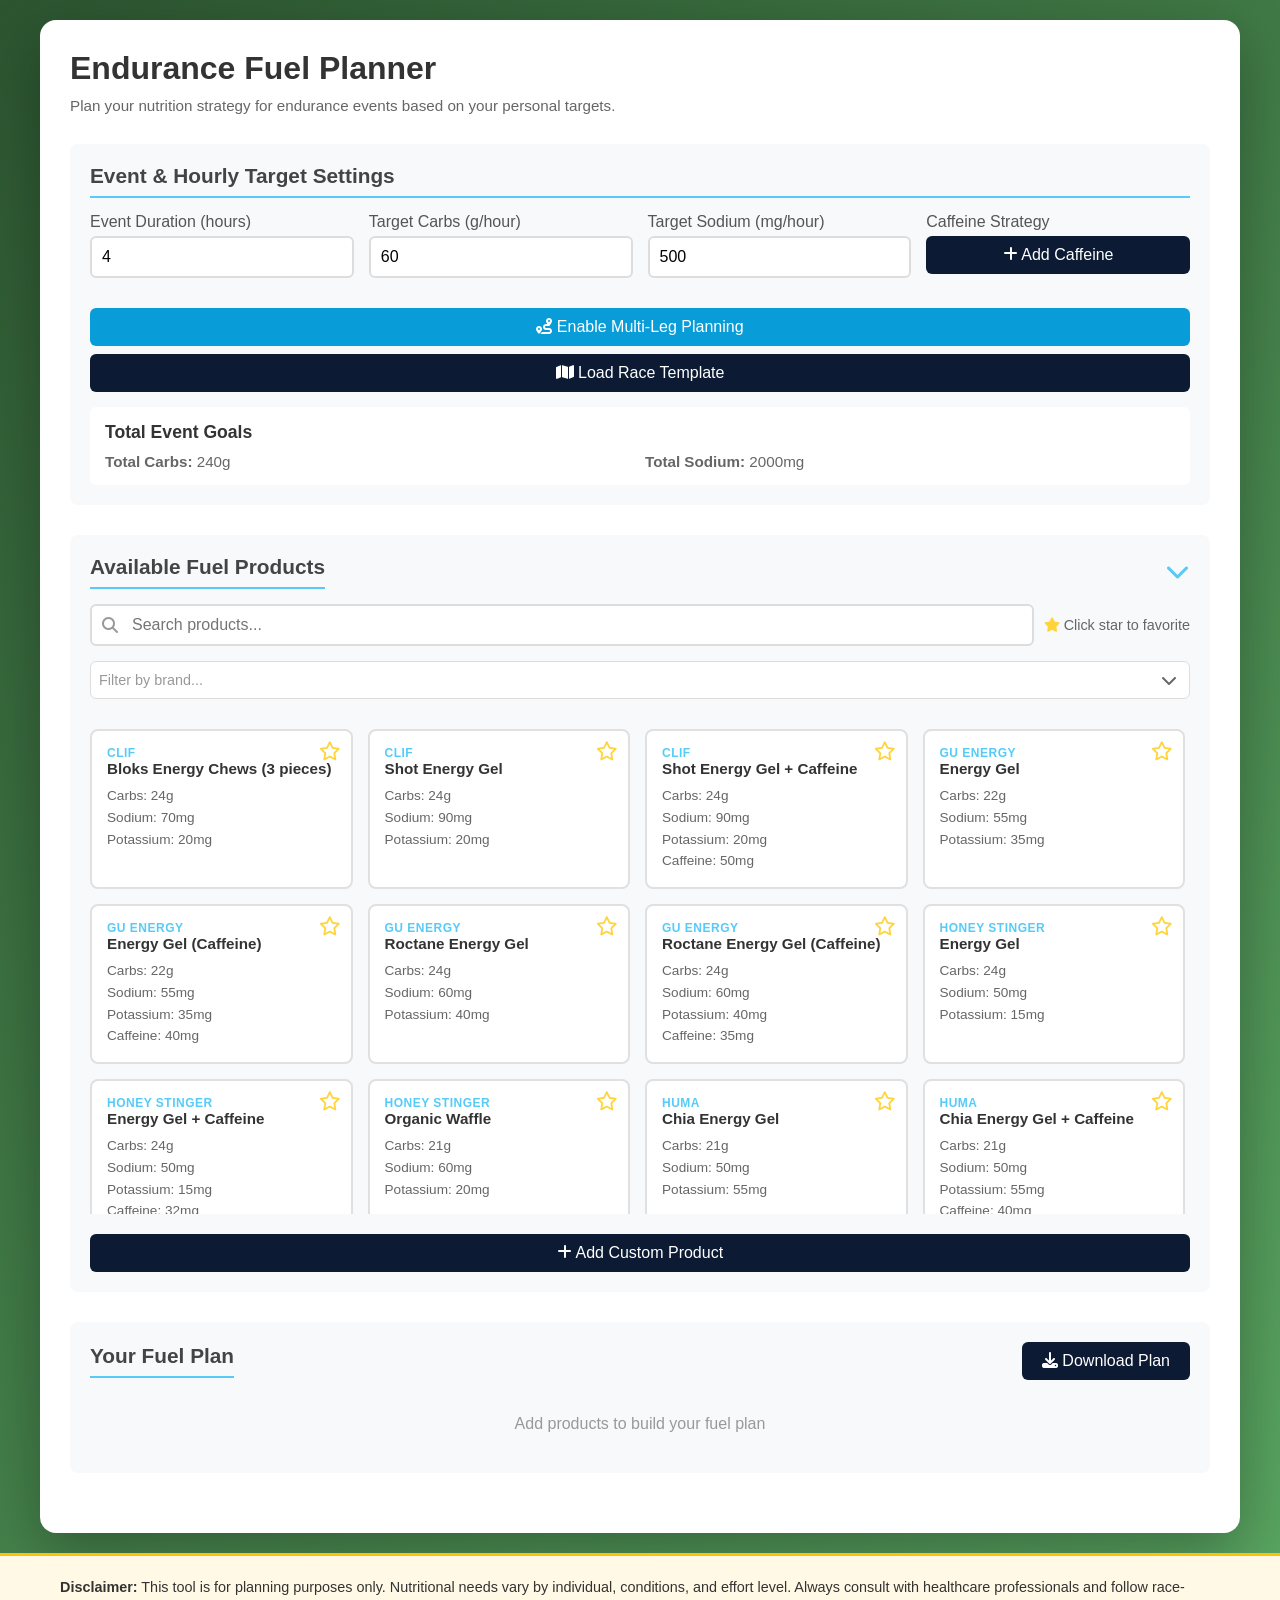
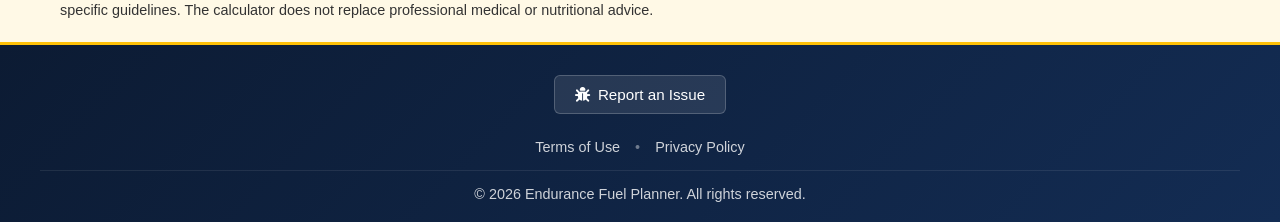
==== commit 9ba9318c: "Update index.html" ====
--- a/index.html
+++ b/index.html
@@ -57,13 +57,16 @@
                 </div>
             </div>
 
-            <div style="margin-top: 15px;">
-                <button onclick="toggleMultiLegPlanning()" id="multiLegToggleBtn" style="width: 100%; background: #6610f2;">
+            <div style="margin-top: 15px; display: flex; flex-direction: column; gap: 8px;">
+                <button onclick="toggleMultiLegPlanning()" id="multiLegToggleBtn" class="secondaryButton" style="width: 100%;">
                     <i class="fa-solid fa-route"></i> Enable Multi-Leg Planning
                 </button>
-            </div>
-
-            <div id="multiLegSettings" style="display: none; margin-top: 20px; padding: 20px; background: white; border-radius: 6px; border: 2px solid #6610f2;">
+                <button onclick="showRaceTemplateModal()" id="raceTemplateBtn" class="primaryButton" style="width: 100%;">
+                    <i class="fa-solid fa-map"></i> Load Race Template
+                </button>
+            </div>
+
+            <div id="multiLegSettings" style="display: none; margin-top: 20px; padding: 20px; background: white; border-radius: 6px; border: 2px solid #56CBF9;">
                 <div style="display: flex; justify-content: space-between; align-items: center; margin-bottom: 15px;">
                     <div style="display: flex; align-items: center; gap: 8px;">
                         <h3 style="margin: 0; color: #333; font-size: 1.1em;"><i class="fa-solid fa-route"></i> Leg Configuration</h3>
@@ -75,12 +78,9 @@
                 </div>
                 <p style="color: #666; font-size: 0.9em; margin-bottom: 15px;">Set up your event legs here, then drag fuel between them in the fuel plan section below.</p>
                 <div id="legsConfigContainer"></div>
-                <div style="display: grid; grid-template-columns: 1fr 1fr; gap: 10px; margin-top: 10px;">
-                    <button onclick="addLeg()" style="background: #6610f2;">
+                <div style="margin-top: 10px;">
+                    <button onclick="addLeg()" class="secondaryButton" style="width: 100%;">
                         <i class="fa-solid fa-plus"></i> Add Leg
-                    </button>
-                    <button onclick="showRaceTemplateModal()" class="primaryButton">
-                        <i class="fa-solid fa-map"></i> Load Race Template
                     </button>
                 </div>
             </div>
@@ -97,7 +97,7 @@
         <div class="section">
             <div style="display: flex; justify-content: space-between; align-items: center; margin-bottom: 15px; cursor: pointer;" onclick="toggleProductsSection()">
                 <h2 style="margin: 0;">Available Fuel Products</h2>
-                <span id="productsSectionToggle" style="font-size: 1.5em; color: #667eea;"><i class="fa-solid fa-chevron-down"></i></span>
+                <span id="productsSectionToggle" style="font-size: 1.5em; color: #56CBF9;"><i class="fa-solid fa-chevron-down"></i></span>
             </div>
             
             <div id="productsSection">
--- a/style.css
+++ b/style.css
@@ -5,15 +5,14 @@
 }
 
 body {
-    font-family: 'Segoe UI', Roboto, Oxygen, Ubuntu, Cantarell, sans-serif;
+    font-family: -apple-system, BlinkMacSystemFont, 'Segoe UI', Roboto, Oxygen, Ubuntu, Cantarell, sans-serif;
     background: linear-gradient(135deg, #2C5530 0%, #5DAC65 100%);
     min-height: 100vh;
-    padding: 20px;
 }
 
 .container {
     max-width: 1200px;
-    margin: 0 auto;
+    margin: 20px auto;
     background: white;
     border-radius: 16px;
     padding: 30px;
@@ -614,6 +613,31 @@
     font-size: 0.9em;
 }
 
+.drop-bag-label {
+    padding: 4px 8px;
+    border-radius: 4px;
+    transition: all 0.2s;
+}
+
+.drop-bag-label.active {
+    background: #ffc107;
+    color: #333;
+    font-weight: 600;
+}
+
+.drop-bag-badge-inline {
+    display: inline-flex;
+    align-items: center;
+    gap: 4px;
+    padding: 3px 8px;
+    background: #ffc107;
+    color: #333;
+    border-radius: 4px;
+    font-size: 0.8em;
+    font-weight: 600;
+    margin-left: 8px;
+}
+
 .leg-controls {
     display: flex;
     gap: 8px;
@@ -683,6 +707,17 @@
     margin-bottom: 20px;
 }
 
+.modal-helper-text {
+    color: #888;
+    font-size: 0.9em;
+    font-style: italic;
+    margin-bottom: 20px;
+    padding: 10px;
+    background: #f8f9fa;
+    border-left: 3px solid #56CBF9;
+    border-radius: 4px;
+}
+
 .modal-options {
     margin-bottom: 20px;
 }
@@ -804,6 +839,124 @@
     font-weight: 600;
     text-transform: uppercase;
     letter-spacing: 0.5px;
+}
+
+.help-icon {
+    color: #56CBF9;
+    font-size: 0.9em;
+    cursor: help;
+    display: inline-flex;
+    align-items: center;
+}
+
+.help-icon:hover {
+    color: #089DD9;
+}
+
+/* Brand Multi-Select (Select2-style) */
+.brand-multiselect-container {
+    position: relative;
+    width: 100%;
+}
+
+.brand-multiselect-input {
+    display: flex;
+    align-items: center;
+    min-height: 38px;
+    padding: 4px 35px 4px 8px;
+    background: white;
+    border: 1px solid #ddd;
+    border-radius: 6px;
+    cursor: pointer;
+    transition: border-color 0.2s;
+    position: relative;
+}
+
+.brand-multiselect-input:hover {
+    border-color: #56CBF9;
+}
+
+.brand-multiselect-input.open {
+    border-color: #56CBF9;
+    box-shadow: 0 0 0 3px rgba(86, 203, 249, 0.1);
+}
+
+.brand-pills-display {
+    display: flex;
+    flex-wrap: wrap;
+    gap: 5px;
+    flex: 1;
+    align-items: center;
+}
+
+.placeholder-text {
+    color: #999;
+    font-size: 0.9em;
+}
+
+.selected-brand-pill {
+    display: inline-flex;
+    align-items: center;
+    gap: 5px;
+    padding: 4px 8px;
+    background: #56CBF9;
+    color: white;
+    border-radius: 12px;
+    font-size: 0.85em;
+    white-space: nowrap;
+}
+
+.selected-brand-pill .remove-pill {
+    cursor: pointer;
+    font-weight: bold;
+    margin-left: 2px;
+    opacity: 0.8;
+}
+
+.selected-brand-pill .remove-pill:hover {
+    opacity: 1;
+}
+
+.dropdown-arrow {
+    position: absolute;
+    right: 12px;
+    color: #666;
+    pointer-events: none;
+    transition: transform 0.2s;
+}
+
+.brand-multiselect-input.open .dropdown-arrow {
+    transform: rotate(180deg);
+}
+
+.brand-dropdown {
+    position: absolute;
+    top: 100%;
+    left: 0;
+    right: 0;
+    margin-top: 4px;
+    background: white;
+    border: 1px solid #ddd;
+    border-radius: 6px;
+    box-shadow: 0 4px 12px rgba(0, 0, 0, 0.15);
+    max-height: 250px;
+    overflow-y: auto;
+    z-index: 1000;
+}
+
+.brand-dropdown-item {
+    padding: 10px 12px;
+    cursor: pointer;
+    transition: background 0.2s;
+}
+
+.brand-dropdown-item:hover {
+    background: #f5f5f5;
+}
+
+.brand-dropdown-item.selected {
+    background: #e8f4fd;
+    color: #089DD9;
 }
 
 .product-name {
@@ -866,6 +1019,21 @@
 
 /* Responsive adjustments */
 @media (max-width: 768px) {
+    .search-favorites-row {
+        flex-direction: column !important;
+        align-items: stretch !important;
+        gap: 10px !important;
+    }
+    
+    .search-favorites-row > div {
+        width: 100% !important;
+        min-width: auto !important;
+    }
+    
+    .favorites-hint {
+        text-align: left !important;
+    }
+    
     .section-header {
         flex-direction: column;
         align-items: flex-start;
@@ -972,3 +1140,121 @@
         min-width: 80px;
     }
 }
+
+/* Disclaimer Section (above footer) */
+.disclaimer-section {
+    background: #fff9e6;
+    border-top: 3px solid #ffc107;
+    border-bottom: 3px solid #ffc107;
+    padding: 20px;
+}
+
+.disclaimer-content {
+    max-width: 1200px;
+    margin: 0 auto;
+    padding: 0 20px;
+    font-size: 0.9em;
+    line-height: 1.6;
+    color: #333;
+}
+
+.disclaimer-content strong {
+    color: #333;
+}
+
+/* Footer */
+.footer {
+    background: linear-gradient(135deg, #0C1B33 0%, #132C53 100%);
+    color: white;
+    padding: 30px 20px 20px;
+}
+
+.footer-content {
+    max-width: 1200px;
+    margin: 0 auto;
+}
+
+.footer-buttons {
+    display: flex;
+    gap: 15px;
+    justify-content: center;
+    flex-wrap: wrap;
+    margin-bottom: 25px;
+}
+
+.footer-btn {
+    display: inline-flex;
+    align-items: center;
+    gap: 8px;
+    padding: 10px 20px;
+    background: rgba(255, 255, 255, 0.1);
+    color: white;
+    text-decoration: none;
+    border-radius: 6px;
+    border: 1px solid rgba(255, 255, 255, 0.2);
+    transition: all 0.3s;
+    font-size: 0.95em;
+}
+
+.footer-btn:hover {
+    background: rgba(255, 255, 255, 0.2);
+    border-color: rgba(255, 255, 255, 0.4);
+    transform: translateY(-2px);
+}
+
+.footer-links {
+    display: flex;
+    justify-content: center;
+    align-items: center;
+    gap: 15px;
+    margin-bottom: 15px;
+    font-size: 0.9em;
+}
+
+.footer-links a {
+    color: rgba(255, 255, 255, 0.8);
+    text-decoration: none;
+    transition: color 0.3s;
+}
+
+.footer-links a:hover {
+    color: white;
+    text-decoration: underline;
+}
+
+.footer-links span {
+    color: rgba(255, 255, 255, 0.4);
+}
+
+.footer-copyright {
+    text-align: center;
+    padding-top: 15px;
+    border-top: 1px solid rgba(255, 255, 255, 0.1);
+    font-size: 0.9em;
+    opacity: 0.8;
+}
+
+@media (max-width: 768px) {
+    .container {
+        margin: 20px;
+        padding: 20px;
+    }
+    
+    .footer-buttons {
+        flex-direction: column;
+        align-items: stretch;
+    }
+    
+    .footer-btn {
+        justify-content: center;
+    }
+    
+    .disclaimer-section {
+        padding: 15px 0;
+    }
+    
+    .disclaimer-content {
+        font-size: 0.85em;
+        padding: 0 15px;
+    }
+}
